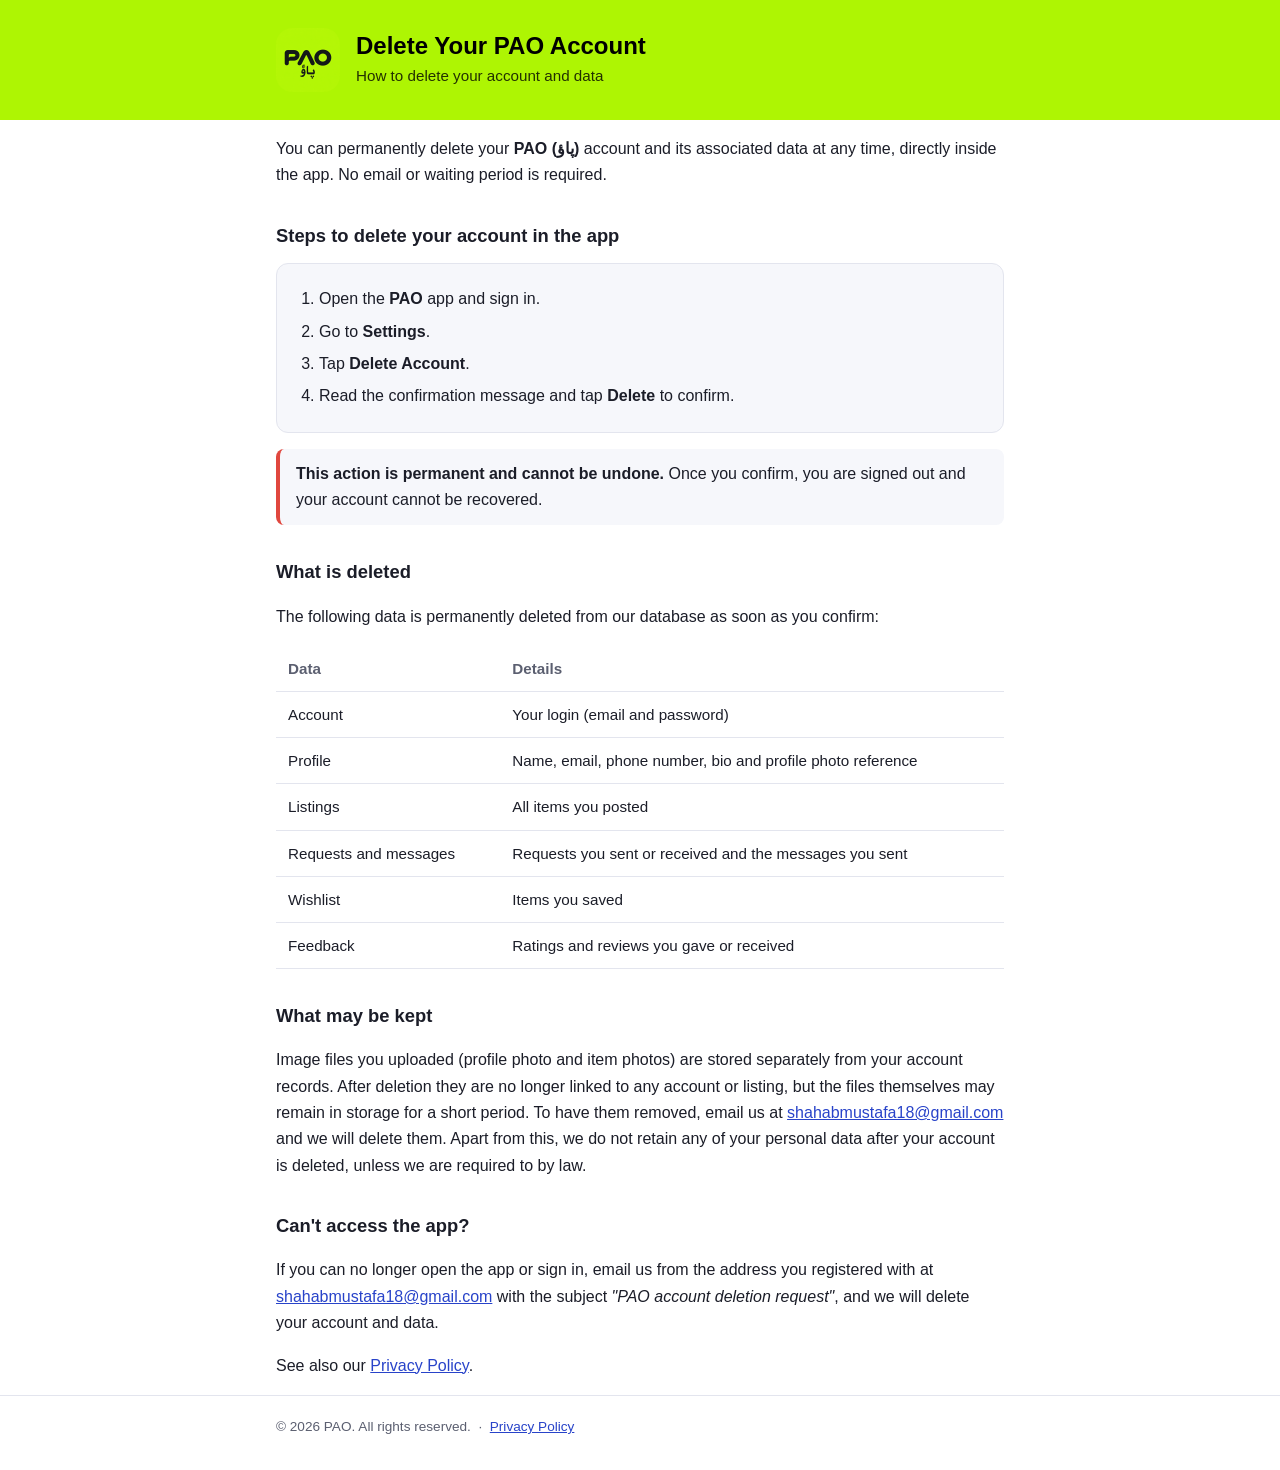
==== docs/delete-account.html @ 278fa06c "Add hosted privacy policy and delete-account pages Static HTML pages under docs/ (for GitHub Pages) " ====
<!DOCTYPE html>
<html lang="en">
<head>
<meta charset="utf-8">
<meta name="viewport" content="width=device-width, initial-scale=1">
<title>PAO – Delete Your Account</title>
<link rel="icon" href="logo.png">
<style>
  :root {
    --bg: #ffffff;
    --surface: #f6f7fb;
    --text: #1b1d28;
    --muted: #5b5f70;
    --border: #e3e5ee;
    --brand: #aef503;
    --link: #2843c9;
    --danger: #e0473e;
  }
  @media (prefers-color-scheme: dark) {
    :root {
      --bg: #14151c;
      --surface: #1e2029;
      --text: #f2f2f5;
      --muted: #a6a9b8;
      --border: #2c2f3b;
      --link: #8fa3ff;
      --danger: #ff7a70;
    }
  }
  * { box-sizing: border-box; }
  body {
    margin: 0;
    background: var(--bg);
    color: var(--text);
    font-family: -apple-system, BlinkMacSystemFont, "Segoe UI", Roboto, Helvetica, Arial, sans-serif;
    line-height: 1.65;
  }
  header {
    background: var(--brand);
    color: #000;
    padding: 28px 16px;
  }
  .wrap { max-width: 760px; margin: 0 auto; padding: 0 16px; }
  header .wrap { display: flex; align-items: center; gap: 16px; }
  header img { width: 64px; height: 64px; border-radius: 16px; display: block; }
  header h1 { margin: 0; font-size: 1.5rem; line-height: 1.2; }
  header p { margin: 2px 0 0; font-size: 0.95rem; opacity: 0.8; }
  main { padding: 32px 0 48px; }
  h2 { font-size: 1.15rem; margin: 32px 0 8px; }
  ul, ol { padding-left: 22px; }
  li { margin: 6px 0; }
  a { color: var(--link); }
  .card {
    background: var(--surface);
    border: 1px solid var(--border);
    border-radius: 12px;
    padding: 6px 20px;
    margin: 12px 0;
  }
  .warn {
    border-left: 4px solid var(--danger);
    background: var(--surface);
    border-radius: 8px;
    padding: 12px 16px;
    margin: 16px 0;
  }
  table { width: 100%; border-collapse: collapse; margin: 8px 0; font-size: 0.95rem; }
  th, td { text-align: left; padding: 10px 12px; border-bottom: 1px solid var(--border); vertical-align: top; }
  th { color: var(--muted); font-weight: 600; }
  footer {
    border-top: 1px solid var(--border);
    color: var(--muted);
    font-size: 0.85rem;
    padding: 20px 0 32px;
  }
</style>
</head>
<body>
<header>
  <div class="wrap">
    <img src="logo.png" alt="PAO logo">
    <div>
      <h1>Delete Your PAO Account</h1>
      <p>How to delete your account and data</p>
    </div>
  </div>
</header>

<main class="wrap">
  <p>
    You can permanently delete your <strong>PAO (پاؤ)</strong> account and its associated data at any time,
    directly inside the app. No email or waiting period is required.
  </p>

  <h2>Steps to delete your account in the app</h2>
  <div class="card">
    <ol>
      <li>Open the <strong>PAO</strong> app and sign in.</li>
      <li>Go to <strong>Settings</strong>.</li>
      <li>Tap <strong>Delete Account</strong>.</li>
      <li>Read the confirmation message and tap <strong>Delete</strong> to confirm.</li>
    </ol>
  </div>
  <div class="warn">
    <strong>This action is permanent and cannot be undone.</strong>
    Once you confirm, you are signed out and your account cannot be recovered.
  </div>

  <h2>What is deleted</h2>
  <p>The following data is permanently deleted from our database as soon as you confirm:</p>
  <table>
    <tr><th>Data</th><th>Details</th></tr>
    <tr><td>Account</td><td>Your login (email and password)</td></tr>
    <tr><td>Profile</td><td>Name, email, phone number, bio and profile photo reference</td></tr>
    <tr><td>Listings</td><td>All items you posted</td></tr>
    <tr><td>Requests and messages</td><td>Requests you sent or received and the messages you sent</td></tr>
    <tr><td>Wishlist</td><td>Items you saved</td></tr>
    <tr><td>Feedback</td><td>Ratings and reviews you gave or received</td></tr>
  </table>

  <h2>What may be kept</h2>
  <p>
    Image files you uploaded (profile photo and item photos) are stored separately from your account records.
    After deletion they are no longer linked to any account or listing, but the files themselves may remain in
    storage for a short period. To have them removed, email us at
    <a href="mailto:shahabmustafa18@gmail.com">shahabmustafa18@gmail.com</a> and we will delete them.
    Apart from this, we do not retain any of your personal data after your account is deleted, unless we are
    required to by law.
  </p>

  <h2>Can't access the app?</h2>
  <p>
    If you can no longer open the app or sign in, email us from the address you registered with at
    <a href="mailto:shahabmustafa18@gmail.com?subject=PAO%20account%20deletion%20request">shahabmustafa18@gmail.com</a>
    with the subject <em>"PAO account deletion request"</em>, and we will delete your account and data.
  </p>

  <p>See also our <a href="privacy_policy.html">Privacy Policy</a>.</p>
</main>

<footer>
  <div class="wrap">© 2026 PAO. All rights reserved. &nbsp;·&nbsp; <a href="privacy_policy.html">Privacy Policy</a></div>
</footer>
</body>
</html>
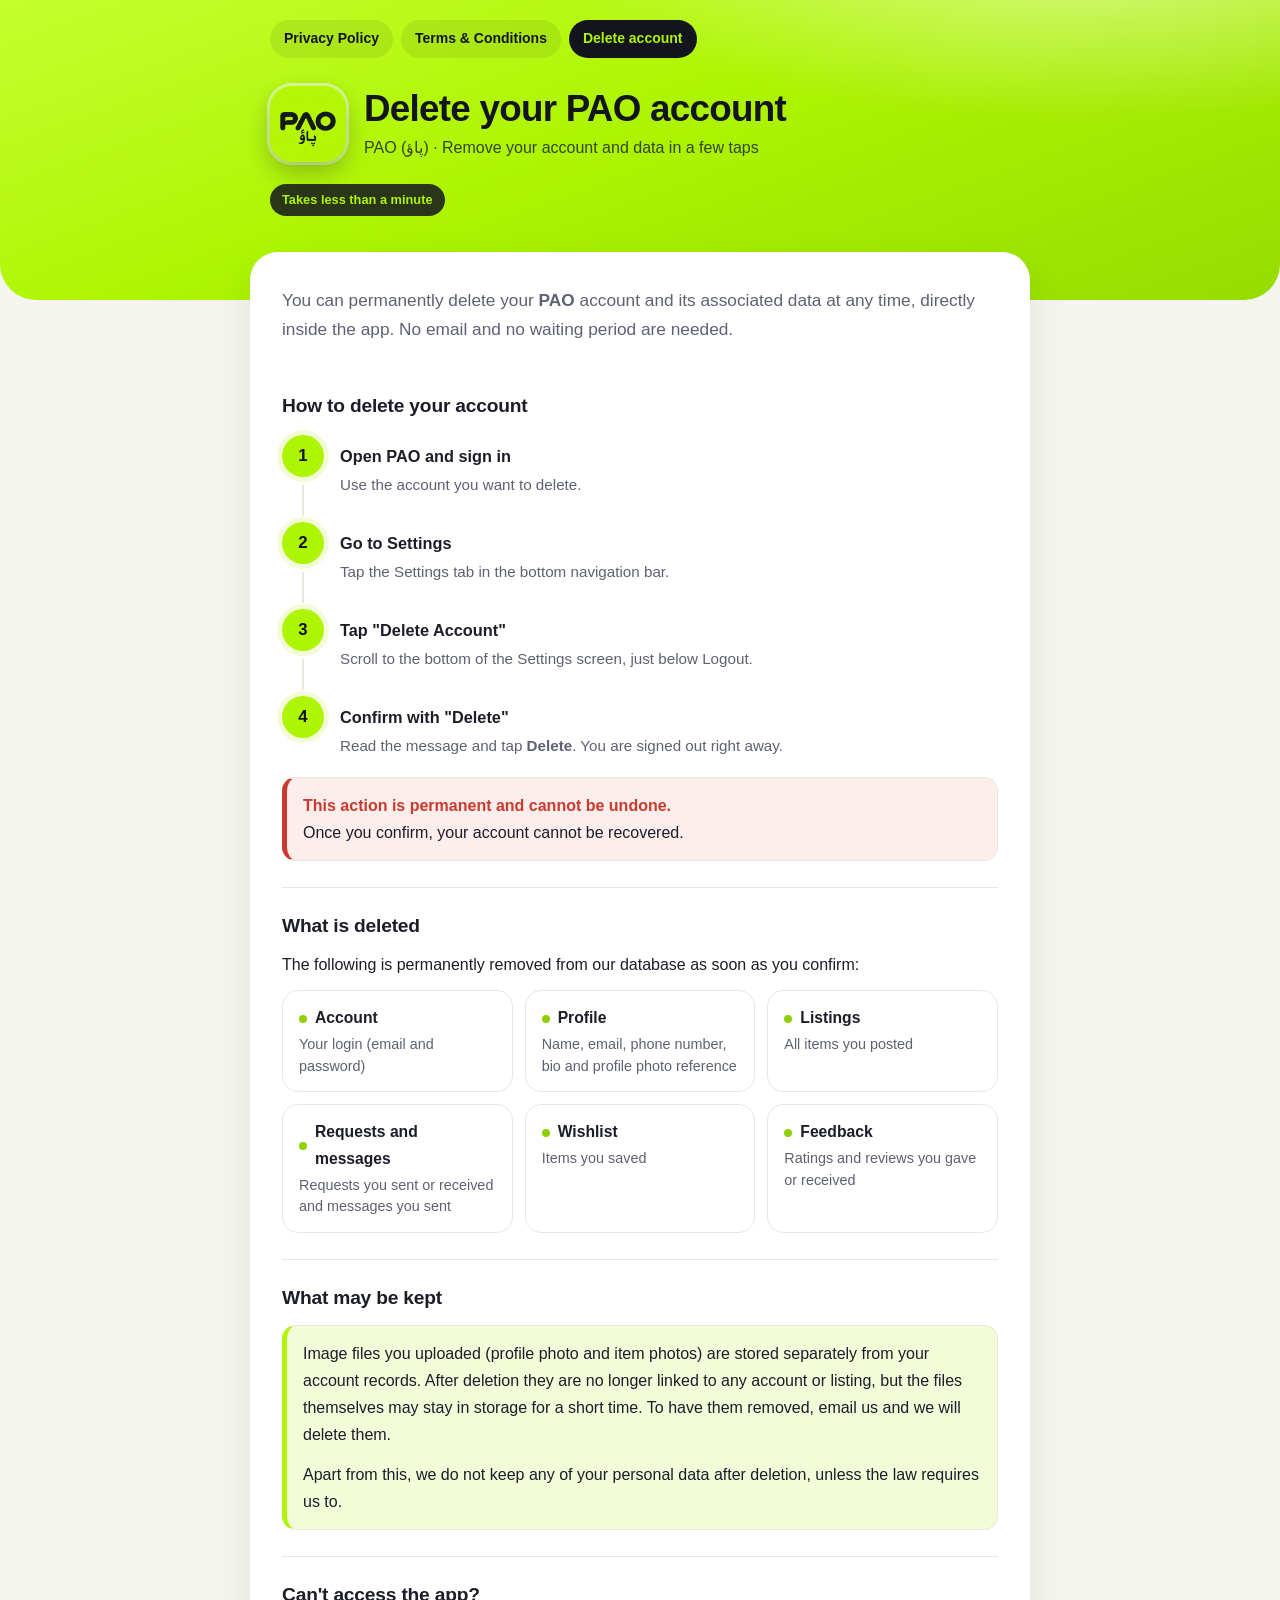
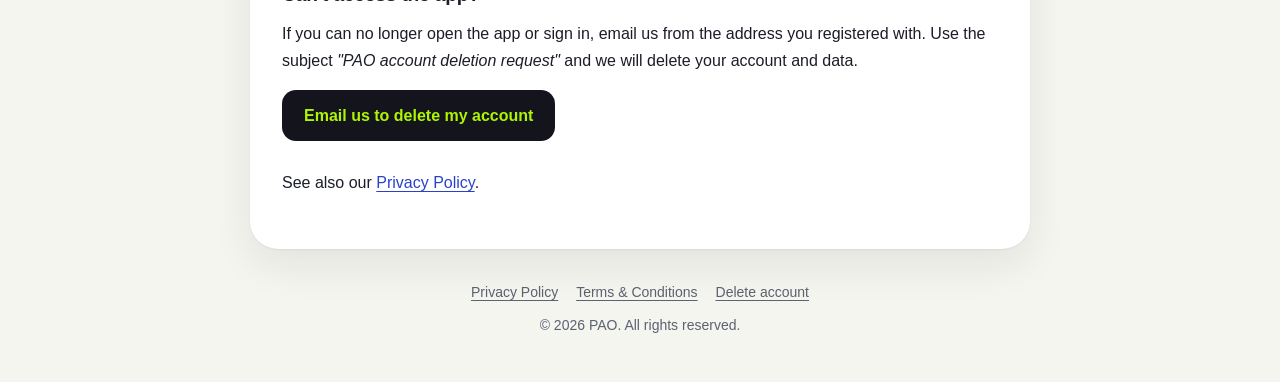
==== commit 7d0ccb4a: "Redesign hosted legal pages Shared docs/style.css with a lime hero, card layout, numbered sections, " ====
--- a/docs/delete-account.html
+++ b/docs/delete-account.html
@@ -3,143 +3,97 @@
 <head>
 <meta charset="utf-8">
 <meta name="viewport" content="width=device-width, initial-scale=1">
+<meta name="theme-color" content="#aef503">
+<meta name="description" content="How to permanently delete your PAO account and data.">
 <title>PAO – Delete Your Account</title>
 <link rel="icon" href="logo.png">
-<style>
-  :root {
-    --bg: #ffffff;
-    --surface: #f6f7fb;
-    --text: #1b1d28;
-    --muted: #5b5f70;
-    --border: #e3e5ee;
-    --brand: #aef503;
-    --link: #2843c9;
-    --danger: #e0473e;
-  }
-  @media (prefers-color-scheme: dark) {
-    :root {
-      --bg: #14151c;
-      --surface: #1e2029;
-      --text: #f2f2f5;
-      --muted: #a6a9b8;
-      --border: #2c2f3b;
-      --link: #8fa3ff;
-      --danger: #ff7a70;
-    }
-  }
-  * { box-sizing: border-box; }
-  body {
-    margin: 0;
-    background: var(--bg);
-    color: var(--text);
-    font-family: -apple-system, BlinkMacSystemFont, "Segoe UI", Roboto, Helvetica, Arial, sans-serif;
-    line-height: 1.65;
-  }
-  header {
-    background: var(--brand);
-    color: #000;
-    padding: 28px 16px;
-  }
-  .wrap { max-width: 760px; margin: 0 auto; padding: 0 16px; }
-  header .wrap { display: flex; align-items: center; gap: 16px; }
-  header img { width: 64px; height: 64px; border-radius: 16px; display: block; }
-  header h1 { margin: 0; font-size: 1.5rem; line-height: 1.2; }
-  header p { margin: 2px 0 0; font-size: 0.95rem; opacity: 0.8; }
-  main { padding: 32px 0 48px; }
-  h2 { font-size: 1.15rem; margin: 32px 0 8px; }
-  ul, ol { padding-left: 22px; }
-  li { margin: 6px 0; }
-  a { color: var(--link); }
-  .card {
-    background: var(--surface);
-    border: 1px solid var(--border);
-    border-radius: 12px;
-    padding: 6px 20px;
-    margin: 12px 0;
-  }
-  .warn {
-    border-left: 4px solid var(--danger);
-    background: var(--surface);
-    border-radius: 8px;
-    padding: 12px 16px;
-    margin: 16px 0;
-  }
-  table { width: 100%; border-collapse: collapse; margin: 8px 0; font-size: 0.95rem; }
-  th, td { text-align: left; padding: 10px 12px; border-bottom: 1px solid var(--border); vertical-align: top; }
-  th { color: var(--muted); font-weight: 600; }
-  footer {
-    border-top: 1px solid var(--border);
-    color: var(--muted);
-    font-size: 0.85rem;
-    padding: 20px 0 32px;
-  }
-</style>
+<link rel="stylesheet" href="style.css">
 </head>
 <body>
-<header>
+
+<header class="hero">
   <div class="wrap">
-    <img src="logo.png" alt="PAO logo">
-    <div>
-      <h1>Delete Your PAO Account</h1>
-      <p>How to delete your account and data</p>
+    <nav class="tabs" aria-label="Legal pages">
+      <a href="privacy_policy.html">Privacy Policy</a>
+      <a href="terms.html">Terms &amp; Conditions</a>
+      <a href="delete-account.html" aria-current="page">Delete account</a>
+    </nav>
+    <div class="brand">
+      <img class="logo" src="logo.png" alt="PAO logo" width="76" height="76">
+      <div>
+        <h1>Delete your PAO account</h1>
+        <p class="sub">PAO (پاؤ) &middot; Remove your account and data in a few taps</p>
+      </div>
     </div>
+    <span class="badge">Takes less than a minute</span>
   </div>
 </header>
 
-<main class="wrap">
-  <p>
-    You can permanently delete your <strong>PAO (پاؤ)</strong> account and its associated data at any time,
-    directly inside the app. No email or waiting period is required.
+<main class="wrap sheet">
+  <p class="lead">
+    You can permanently delete your <strong>PAO</strong> account and its associated data at any time, directly
+    inside the app. No email and no waiting period are needed.
   </p>
 
-  <h2>Steps to delete your account in the app</h2>
-  <div class="card">
-    <ol>
-      <li>Open the <strong>PAO</strong> app and sign in.</li>
-      <li>Go to <strong>Settings</strong>.</li>
-      <li>Tap <strong>Delete Account</strong>.</li>
-      <li>Read the confirmation message and tap <strong>Delete</strong> to confirm.</li>
+  <section id="steps">
+    <h2>How to delete your account</h2>
+    <ol class="steps">
+      <li><b>Open PAO and sign in</b><span>Use the account you want to delete.</span></li>
+      <li><b>Go to Settings</b><span>Tap the Settings tab in the bottom navigation bar.</span></li>
+      <li><b>Tap "Delete Account"</b><span>Scroll to the bottom of the Settings screen, just below Logout.</span></li>
+      <li><b>Confirm with "Delete"</b><span>Read the message and tap <strong>Delete</strong>. You are signed out right away.</span></li>
     </ol>
-  </div>
-  <div class="warn">
-    <strong>This action is permanent and cannot be undone.</strong>
-    Once you confirm, you are signed out and your account cannot be recovered.
-  </div>
+    <div class="warn">
+      <strong>This action is permanent and cannot be undone.</strong>
+      <p>Once you confirm, your account cannot be recovered.</p>
+    </div>
+  </section>
 
-  <h2>What is deleted</h2>
-  <p>The following data is permanently deleted from our database as soon as you confirm:</p>
-  <table>
-    <tr><th>Data</th><th>Details</th></tr>
-    <tr><td>Account</td><td>Your login (email and password)</td></tr>
-    <tr><td>Profile</td><td>Name, email, phone number, bio and profile photo reference</td></tr>
-    <tr><td>Listings</td><td>All items you posted</td></tr>
-    <tr><td>Requests and messages</td><td>Requests you sent or received and the messages you sent</td></tr>
-    <tr><td>Wishlist</td><td>Items you saved</td></tr>
-    <tr><td>Feedback</td><td>Ratings and reviews you gave or received</td></tr>
-  </table>
+  <section id="deleted">
+    <h2>What is deleted</h2>
+    <p>The following is permanently removed from our database as soon as you confirm:</p>
+    <div class="grid">
+      <div class="tile"><b>Account</b><span>Your login (email and password)</span></div>
+      <div class="tile"><b>Profile</b><span>Name, email, phone number, bio and profile photo reference</span></div>
+      <div class="tile"><b>Listings</b><span>All items you posted</span></div>
+      <div class="tile"><b>Requests and messages</b><span>Requests you sent or received and messages you sent</span></div>
+      <div class="tile"><b>Wishlist</b><span>Items you saved</span></div>
+      <div class="tile"><b>Feedback</b><span>Ratings and reviews you gave or received</span></div>
+    </div>
+  </section>
 
-  <h2>What may be kept</h2>
-  <p>
-    Image files you uploaded (profile photo and item photos) are stored separately from your account records.
-    After deletion they are no longer linked to any account or listing, but the files themselves may remain in
-    storage for a short period. To have them removed, email us at
-    <a href="mailto:shahabmustafa18@gmail.com">shahabmustafa18@gmail.com</a> and we will delete them.
-    Apart from this, we do not retain any of your personal data after your account is deleted, unless we are
-    required to by law.
-  </p>
+  <section id="kept">
+    <h2>What may be kept</h2>
+    <div class="callout">
+      <p>
+        Image files you uploaded (profile photo and item photos) are stored separately from your account records.
+        After deletion they are no longer linked to any account or listing, but the files themselves may stay in
+        storage for a short time. To have them removed, email us and we will delete them.
+      </p>
+      <p>Apart from this, we do not keep any of your personal data after deletion, unless the law requires us to.</p>
+    </div>
+  </section>
 
-  <h2>Can't access the app?</h2>
-  <p>
-    If you can no longer open the app or sign in, email us from the address you registered with at
-    <a href="mailto:shahabmustafa18@gmail.com?subject=PAO%20account%20deletion%20request">shahabmustafa18@gmail.com</a>
-    with the subject <em>"PAO account deletion request"</em>, and we will delete your account and data.
-  </p>
+  <section id="help">
+    <h2>Can't access the app?</h2>
+    <p>
+      If you can no longer open the app or sign in, email us from the address you registered with. Use the subject
+      <em>"PAO account deletion request"</em> and we will delete your account and data.
+    </p>
+    <a class="btn" href="mailto:shahabmustafa18@gmail.com?subject=PAO%20account%20deletion%20request">Email us to delete my account</a>
+  </section>
 
-  <p>See also our <a href="privacy_policy.html">Privacy Policy</a>.</p>
+  <p style="margin-top:28px">See also our <a href="privacy_policy.html">Privacy Policy</a>.</p>
 </main>
 
 <footer>
-  <div class="wrap">© 2026 PAO. All rights reserved. &nbsp;·&nbsp; <a href="privacy_policy.html">Privacy Policy</a></div>
+  <nav aria-label="Legal pages">
+    <a href="privacy_policy.html">Privacy Policy</a>
+    <a href="terms.html">Terms &amp; Conditions</a>
+    <a href="delete-account.html">Delete account</a>
+  </nav>
+  <div>&copy; 2026 PAO. All rights reserved.</div>
 </footer>
+
 </body>
 </html>
--- a/docs/style.css
+++ b/docs/style.css
@@ -0,0 +1,273 @@
+/* Shared styles for the PAO legal pages (privacy, terms, delete account). */
+
+:root {
+  color-scheme: light dark;
+  --lime: #aef503;
+  --lime-deep: #8fd100;
+  --ink: #14151c;
+
+  --bg: #f3f5ee;
+  --card: #ffffff;
+  --text: #1b1d28;
+  --muted: #5d6172;
+  --line: #e7e9df;
+  --tint: #f4fbd9;
+  --num: #4f7a00;
+  --link: #2843c9;
+  --danger: #c93a31;
+  --danger-bg: #fdeeec;
+  --shadow: 0 1px 2px rgba(20, 21, 28, 0.05), 0 16px 40px rgba(20, 21, 28, 0.08);
+}
+
+@media (prefers-color-scheme: dark) {
+  :root {
+    --bg: #0e0f14;
+    --card: #171922;
+    --text: #f2f2f5;
+    --muted: #a5a9b9;
+    --line: #2a2d3a;
+    --tint: #1d2410;
+    --num: #aef503;
+    --link: #a3b4ff;
+    --danger: #ff8178;
+    --danger-bg: #2a1614;
+    --shadow: 0 1px 2px rgba(0, 0, 0, 0.4), 0 16px 40px rgba(0, 0, 0, 0.35);
+  }
+}
+
+* { box-sizing: border-box; }
+html { scroll-behavior: smooth; -webkit-text-size-adjust: 100%; }
+
+body {
+  margin: 0;
+  background: var(--bg);
+  color: var(--text);
+  font: 16px/1.7 -apple-system, BlinkMacSystemFont, "Segoe UI", Roboto, "Helvetica Neue", Arial, sans-serif;
+  -webkit-font-smoothing: antialiased;
+}
+
+a { color: var(--link); text-underline-offset: 3px; }
+a:hover { text-decoration-thickness: 2px; }
+
+.wrap { max-width: 780px; margin: 0 auto; padding: 0 20px; }
+
+/* ---------- Hero ---------- */
+.hero {
+  position: relative;
+  color: var(--ink);
+  background:
+    radial-gradient(900px 300px at 85% -20%, rgba(255, 255, 255, 0.55), transparent 60%),
+    linear-gradient(160deg, #c4ff2e 0%, var(--lime) 45%, #97dc00 100%);
+  padding: 20px 0 84px;
+  border-radius: 0 0 36px 36px;
+}
+
+.tabs {
+  display: flex;
+  flex-wrap: wrap;
+  gap: 8px;
+  margin-bottom: 28px;
+}
+.tabs a {
+  color: var(--ink);
+  text-decoration: none;
+  font-size: 0.875rem;
+  font-weight: 600;
+  padding: 7px 14px;
+  border-radius: 999px;
+  background: rgba(20, 21, 28, 0.08);
+  transition: background 0.15s;
+}
+.tabs a:hover { background: rgba(20, 21, 28, 0.16); }
+.tabs a[aria-current="page"] { background: var(--ink); color: var(--lime); }
+
+.brand { display: flex; align-items: center; gap: 18px; }
+.logo {
+  flex: none;
+  width: 76px;
+  height: 76px;
+  border-radius: 22px;
+  display: block;
+  box-shadow: 0 10px 24px rgba(20, 21, 28, 0.28), 0 0 0 3px rgba(255, 255, 255, 0.55);
+}
+.hero h1 {
+  margin: 0;
+  font-size: clamp(1.6rem, 5.4vw, 2.3rem);
+  line-height: 1.15;
+  letter-spacing: -0.02em;
+}
+.hero .sub { margin: 6px 0 0; font-size: 1rem; opacity: 0.78; line-height: 1.45; }
+.badge {
+  display: inline-block;
+  margin-top: 22px;
+  font-size: 0.8rem;
+  font-weight: 600;
+  padding: 5px 12px;
+  border-radius: 999px;
+  background: rgba(20, 21, 28, 0.85);
+  color: var(--lime);
+}
+
+/* ---------- Content sheet ---------- */
+.sheet {
+  position: relative;
+  margin: -48px auto 0;
+  background: var(--card);
+  border-radius: 28px;
+  box-shadow: var(--shadow);
+  padding: 34px 32px 40px;
+}
+.sheet > :first-child { margin-top: 0; }
+.lead { font-size: 1.08rem; color: var(--muted); margin: 0 0 24px; }
+
+section { scroll-margin-top: 20px; padding-top: 26px; margin-top: 26px; border-top: 1px solid var(--line); }
+section:first-of-type { border-top: 0; margin-top: 8px; }
+
+h2 {
+  display: flex;
+  align-items: center;
+  gap: 12px;
+  margin: 0 0 12px;
+  font-size: 1.2rem;
+  line-height: 1.3;
+  letter-spacing: -0.01em;
+}
+.n {
+  flex: none;
+  width: 32px;
+  height: 32px;
+  border-radius: 50%;
+  display: grid;
+  place-items: center;
+  background: var(--lime);
+  color: var(--ink);
+  font-size: 0.9rem;
+  font-weight: 800;
+}
+p { margin: 0 0 12px; }
+ul { margin: 8px 0 12px; padding-left: 22px; }
+li { margin: 6px 0; }
+li::marker { color: var(--lime-deep); }
+strong { font-weight: 650; }
+
+/* ---------- Highlights ---------- */
+.glance {
+  display: grid;
+  grid-template-columns: repeat(auto-fit, minmax(190px, 1fr));
+  gap: 12px;
+  margin: 0 0 8px;
+}
+.glance .tile { background: var(--tint); border: 1px solid var(--line); border-radius: 18px; padding: 16px; }
+.tile .ic {
+  width: 38px;
+  height: 38px;
+  border-radius: 12px;
+  background: var(--lime);
+  color: var(--ink);
+  display: grid;
+  place-items: center;
+  margin-bottom: 10px;
+}
+.ic svg { width: 20px; height: 20px; fill: none; stroke: currentColor; stroke-width: 2; stroke-linecap: round; stroke-linejoin: round; }
+.tile b { display: block; font-size: 0.98rem; }
+.tile span { display: block; font-size: 0.9rem; color: var(--muted); line-height: 1.5; margin-top: 2px; }
+
+/* ---------- Table of contents ---------- */
+.toc { margin: 22px 0 0; padding: 18px 20px; border: 1px solid var(--line); border-radius: 18px; }
+.toc > b { display: block; font-size: 0.8rem; letter-spacing: 0.08em; text-transform: uppercase; color: var(--muted); margin-bottom: 8px; }
+.toc div { display: grid; grid-template-columns: repeat(auto-fit, minmax(230px, 1fr)); gap: 2px 18px; }
+.toc a { display: flex; gap: 10px; padding: 5px 0; text-decoration: none; color: var(--text); font-size: 0.95rem; }
+.toc a:hover { color: var(--link); }
+.toc a i { font-style: normal; font-weight: 700; color: var(--num); min-width: 1.4em; }
+
+/* ---------- Callouts ---------- */
+.callout {
+  background: var(--tint);
+  border: 1px solid var(--line);
+  border-left: 5px solid var(--lime);
+  border-radius: 14px;
+  padding: 14px 16px;
+  margin: 14px 0;
+}
+.callout > :last-child { margin-bottom: 0; }
+.warn {
+  background: var(--danger-bg);
+  border: 1px solid var(--line);
+  border-left: 5px solid var(--danger);
+  border-radius: 14px;
+  padding: 14px 16px;
+  margin: 18px 0;
+}
+.warn strong { color: var(--danger); }
+.warn > :last-child { margin-bottom: 0; }
+
+/* ---------- Stepper (delete account) ---------- */
+.steps { list-style: none; margin: 16px 0 0; padding: 0; counter-reset: step; }
+.steps li { position: relative; margin: 0; padding: 0 0 24px 58px; counter-increment: step; }
+.steps li::before {
+  content: counter(step);
+  position: absolute;
+  left: 0;
+  top: 0;
+  width: 42px;
+  height: 42px;
+  border-radius: 50%;
+  display: grid;
+  place-items: center;
+  background: var(--lime);
+  color: var(--ink);
+  font-weight: 800;
+  font-size: 1.05rem;
+  box-shadow: 0 0 0 5px var(--tint);
+}
+.steps li::after { content: ""; position: absolute; left: 20px; top: 50px; bottom: 6px; width: 2px; background: var(--line); }
+.steps li:last-child { padding-bottom: 0; }
+.steps li:last-child::after { display: none; }
+.steps b { display: block; font-size: 1.02rem; padding-top: 8px; }
+.steps span { color: var(--muted); font-size: 0.95rem; }
+
+/* ---------- What gets deleted ---------- */
+.grid { display: grid; grid-template-columns: repeat(auto-fit, minmax(210px, 1fr)); gap: 12px; margin-top: 8px; }
+.grid .tile { background: transparent; border: 1px solid var(--line); border-radius: 16px; padding: 14px 16px; }
+.grid .tile b { display: flex; align-items: center; gap: 8px; }
+.grid .tile b::before { content: ""; width: 8px; height: 8px; border-radius: 50%; background: var(--lime-deep); flex: none; }
+
+/* ---------- Buttons ---------- */
+.btn {
+  display: inline-block;
+  margin-top: 4px;
+  padding: 12px 22px;
+  border-radius: 14px;
+  background: var(--ink);
+  color: var(--lime);
+  font-weight: 700;
+  text-decoration: none;
+}
+.btn:hover { filter: brightness(1.15); }
+@media (prefers-color-scheme: dark) {
+  .btn { background: var(--lime); color: var(--ink); }
+}
+
+/* ---------- Footer ---------- */
+footer { text-align: center; color: var(--muted); font-size: 0.875rem; padding: 32px 20px 44px; }
+footer nav { display: flex; flex-wrap: wrap; justify-content: center; gap: 6px 18px; margin-bottom: 10px; }
+footer a { color: var(--muted); }
+footer a:hover { color: var(--link); }
+
+/* ---------- Small screens ---------- */
+@media (max-width: 560px) {
+  .wrap { padding: 0 14px; }
+  .hero { padding: 16px 0 76px; border-radius: 0 0 28px 28px; }
+  .hero .wrap { padding: 0 18px; }
+  .brand { gap: 14px; }
+  .logo { width: 62px; height: 62px; border-radius: 18px; }
+  .sheet { padding: 24px 20px 30px; border-radius: 22px; margin-top: -44px; }
+  h2 { font-size: 1.1rem; }
+  .steps li { padding-left: 54px; }
+}
+
+@media print {
+  .hero { background: none; color: #000; padding-bottom: 10px; }
+  .tabs, .toc, footer nav { display: none; }
+  .sheet { box-shadow: none; margin-top: 0; padding: 0; }
+}
